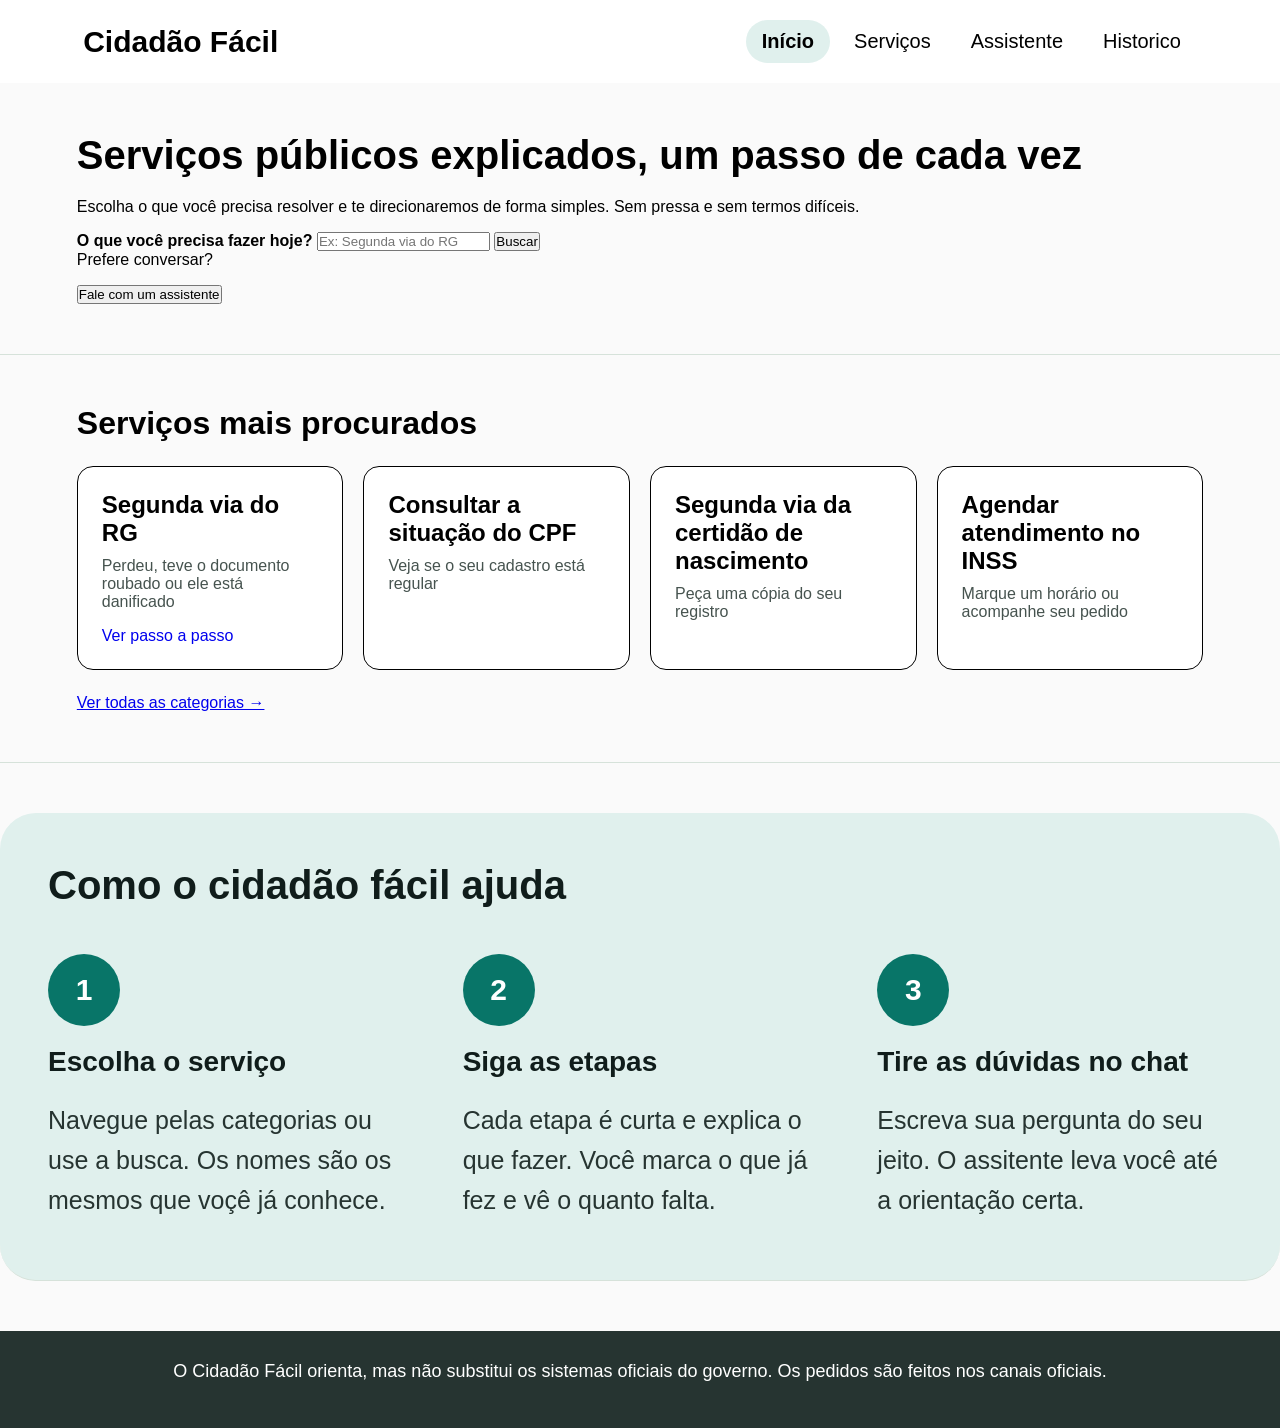
==== index.html @ 470d0048 "Add: cria estrutura das páginas e esboço inicial css" ====
<!DOCTYPE html>
<html lang="pt-br">
<head>
    <meta charset="UTF-8">
    <meta name="viewport" content="width=device-width, initial-scale=1.0">
    <link rel="stylesheet" href="CSS/style.css">
    <title>Cidadão Fácil</title>
</head>
<body>
    <header>
        <a class="logo" href="index.html">Cidadão Fácil</a>   
        <nav>
            <ul>
                <!--Links de navegação para as demais páginas do projeto-->
                <li><a href="index.html" aria-current="page">Início</a></li>
                <li><a href="servicos.html">Serviços</a></li>
                <li><a href="assistente.html">Assistente</a></li>
                <li><a href="historico.html">Historico</a></li>
            </ul>
        </nav>     
    </header>

    <main>
        <section class="apresentacao">
            <h1>Serviços públicos explicados, um passo de cada vez</h1>
            <p>Escolha o que você precisa resolver e te direcionaremos de forma simples. Sem pressa e sem termos difíceis.</p>
            <strong>O que você precisa fazer hoje?</strong>
            <input type="search" name="pesquisa" placeholder="Ex: Segunda via do RG">
            <button type="submit">Buscar</button>
            <p>Prefere conversar?</p>
            <button>Fale com um assistente</button>
        </section>        

        <section>
            <h2>Serviços mais procurados</h2>
            <ul class="blocos">
                <li>
                    <h3>Segunda via do RG</h3>
                    <p>Perdeu, teve o documento roubado ou ele está danificado</p>
                    <a href="#">Ver passo a passo</a>
                </li>
                <li>
                    <h3>Consultar a situação do CPF</h3>
                    <p>Veja se o seu cadastro está regular</p>
                </li>
                <li>
                    <h3>Segunda via da certidão de nascimento</h3>
                    <p>Peça uma cópia do seu registro</p>
                </li>
                <li>
                    <h3>Agendar atendimento no INSS</h3>
                    <p>Marque um horário ou acompanhe seu pedido</p>
                </li>
            </ul>
            <a href="#">Ver todas as categorias →</a>
        </section>

        <section class="resumo">
            <h2>Como o cidadão fácil ajuda</h2>
            <ul>
                <li>
                    <p class="numero">1</p>
                    <h3>Escolha o serviço</h3>
                    <p>Navegue pelas categorias ou use a busca. Os nomes são os mesmos que voçê já conhece.</p>
                </li>
                <li>
                    <p class="numero">2</p>
                    <h3>Siga as etapas</h3>
                    <p>Cada etapa é curta e explica o que fazer. Você marca o que já fez e vê o quanto falta.</p>
                </li>
                <li>
                    <p class="numero">3</p>
                    <h3>Tire as dúvidas no chat</h3>
                    <p>Escreva sua pergunta do seu jeito. O assitente leva você até a orientação certa.</p>
                </li>
            </ul>
        </section>
    </main>

    <footer>
        <!-- Footer utilizado em todas as páginas-->
            <p>O Cidadão Fácil orienta, mas não substitui os sistemas oficiais do governo. Os pedidos são feitos nos canais oficiais.</p>
    </footer>
</body>
</html>
---- CSS/style.css ----
* {
    margin: 0;
    padding: 0;
    box-sizing: border-box;
}

body {
    font-family: Arial, Helvetica, sans-serif;
    color: #000000;
    font-size: 16px;
    background-color: #FAFAFA;
}

h1, h2, h3 {
    margin-bottom: 20px;
}

a, p, li {
    overflow-wrap: break-word;
}

h1 {
    font-size: 40px;
}

h2 {
    font-size: 32px;
}

h3 {
    font-size: 24px;
}

p {
    margin-bottom: 16px;
}

header {
    display: flex;
    flex-wrap: wrap;
    justify-content: space-between;
    align-items: center;
    gap: 20px;
    padding: 20px 6.5%;
    background-color: #ffffff;
}

.logo {
    font-size: 30px;
    font-weight: bold;
    text-decoration: none;
    color: #000000;
    padding-left: 0;
}

nav ul {
    display: flex;
    flex-wrap: wrap;
    gap: 8px;
    list-style: none;
}

nav a {
    display: block;
    padding: 10px 16px;
    border-radius: 30px;
    text-decoration: none;
    color: #000000;
    font-size: 20px;
}

nav a:hover {
    background-color: #e0f0ed;
}

/* Página atual no menu */
nav a[aria-current="page"] {
    background-color: #e0f0ed;
    font-weight: bold;
}

main {
    max-width: 1440px;
    margin: 0 auto;
}

section {
    padding: 50px 6%;
    border-bottom: 1px solid #d6e2da;
}

section ul {
    padding-left: 22px;
    margin-bottom: 20px;
}

section li {
    margin-bottom: 10px;
}

article {
    margin-top: 24px;
    padding-top: 24px;
    border-top: 1px solid #d6e2da;
}

.container {
    background-color: #064b33;
    color: #ffffff;
    text-align: center;
}

.blocos {
    display: grid;
    grid-template-columns: repeat(4, minmax(0, 1fr));
    gap: 20px;
    width: 100%;
    padding: 0;
    margin: 24px 0;
    list-style: none;
}

.blocos li {
    width: auto;
    max-width: 100%;
    min-width: 0;
    margin: 0;
    padding: 24px;
    border-radius: 16px;
    background-color: #ffffff;
    border-color: #000000;
    border-style: solid;
    border-width: 1px;
}

.blocos a {
    text-decoration: none;
}

.resumo {
    background-color: #e0f0ed;
    padding: 50px 48px;
    border-radius: 36px;
    width: 100%;
    box-sizing: border-box;
    margin: 50px 0;
}

.resumo h2 {
    font-size: 40px;
    font-weight: 700;
    color: #101d1b;
    margin: 0 0 46px;
}

.resumo ul {
    display: grid;
    grid-template-columns: repeat(3, 1fr);
    gap: 60px;

    list-style: none;
    padding: 0;
    margin: 0;
}

.resumo li {
    display: flex;
    flex-direction: column;
    align-items: flex-start;
}

/* Círculos numerados */
.resumo .numero {
    background-color: #087568;
    color: white;

    width: 72px;
    height: 72px;
    border-radius: 50%;

    display: flex;
    align-items: center;
    justify-content: center;

    font-size: 30px;
    font-weight: bold;

    margin: 0 0 20px;
}

/* Título */
.resumo h3 {
    font-size: 28px;
    font-weight: 700;
    color: #101d1b;
    margin: 0 0 22px;
}

/* Descrições */
.resumo li p {
    font-size: 25px;
    line-height: 1.6;
    color: #263431;
    margin: 0;
}

footer {
    padding: 30px 6%;
    text-align: center;
    font-size: 18px;
    background-color: #263431;
    color: #ffffff;
}


/* ==========================================================
   Componentes das demais telas
   ========================================================== */

/* Migalhas de pão: Início > Serviços > Documentos pessoais */
.migalhas ol {
    display: flex;
    flex-wrap: wrap;
    gap: 8px;
    list-style: none;
    padding: 0;
    margin: 0 0 24px;
    font-size: 18px;
}

.migalhas li {
    margin: 0;
}

.migalhas li + li::before {
    content: "›";
    margin-right: 8px;
}

/* Subtítulo logo abaixo do h1 */
.subtitulo {
    font-size: 22px;
    color: #46534f;
    max-width: 760px;
}

/* Botões */
.botao {
    display: inline-block;
    min-height: 56px;
    padding: 16px 32px;
    border: 2px solid #064b33;
    border-radius: 12px;
    background-color: #064b33;
    color: #ffffff;
    font-family: inherit;
    font-size: 20px;
    font-weight: bold;
    text-align: center;
    text-decoration: none;
    cursor: pointer;
}

.botao:hover {
    background-color: #087568;
    border-color: #087568;
}

.botao-secundario {
    background-color: #ffffff;
    color: #064b33;
}

.botao-secundario:hover {
    background-color: #e0f0ed;
    border-color: #064b33;
}

.botao-perigo {
    background-color: #ffffff;
    border-color: #9b2c2c;
    color: #9b2c2c;
}

.botao-perigo:hover {
    background-color: #9b2c2c;
    border-color: #9b2c2c;
    color: #ffffff;
}

/* Formulários e busca */
form {
    display: flex;
    flex-direction: column;
    gap: 8px;
    max-width: 640px;
}

label {
    font-size: 20px;
    font-weight: bold;
}

input[type="text"] {
    width: 100%;
    min-height: 56px;
    padding: 0 16px;
    border: 2px solid #6b7b76;
    border-radius: 12px;
    background-color: #ffffff;
    font-family: inherit;
    font-size: 20px;
}

.busca {
    display: flex;
    flex-direction: row;
    flex-wrap: wrap;
    gap: 12px;
}

.busca input {
    flex: 1 1 280px;
    min-width: 0;
}

input[type="checkbox"] {
    width: 28px;
    height: 28px;
    accent-color: #064b33;
}

.opcao {
    display: flex;
    flex-direction: row;
    align-items: flex-start;
    gap: 14px;
    margin-bottom: 16px;
}

.opcao label {
    font-size: 19px;
    font-weight: normal;
}

/* Variações dos blocos (3 colunas nas categorias, 1 coluna na lista) */
.blocos-3 {
    grid-template-columns: repeat(3, minmax(0, 1fr));
}

.blocos-lista {
    grid-template-columns: minmax(0, 1fr);
}

.blocos li:hover {
    background-color: #e0f0ed;
}

.blocos h3 {
    font-size: 24px;
    margin-bottom: 10px;
}

.blocos p {
    color: #46534f;
}

.blocos .acao {
    font-weight: bold;
    color: #064b33;
}

/* Layout com menu lateral (lista de serviços) */
.com-lateral {
    display: grid;
    grid-template-columns: 260px minmax(0, 1fr);
    gap: 40px;
    align-items: start;
}

.lateral ul {
    display: flex;
    flex-direction: column;
    gap: 6px;
    list-style: none;
    padding: 0;
}

.lateral a {
    display: block;
    padding: 12px 16px;
    border-radius: 10px;
    font-size: 19px;
    color: #000000;
    text-decoration: none;
}

.lateral a:hover {
    background-color: #e0f0ed;
}

.lateral a[aria-current="page"] {
    background-color: #e0f0ed;
    font-weight: bold;
}

/* Resumo do serviço: onde fazer, como é feito, custo */
.info {
    display: grid;
    grid-template-columns: repeat(3, minmax(0, 1fr));
    gap: 20px;
    list-style: none;
    padding: 0;
    margin: 24px 0;
}

.info li {
    margin: 0;
    padding: 22px;
    border: 1px solid #d6e2da;
    border-radius: 16px;
    background-color: #ffffff;
}

.info strong {
    display: block;
    margin-bottom: 6px;
    font-size: 17px;
    color: #46534f;
}

/* Etapas do passo a passo */
.etapas {
    list-style: none;
    padding: 0;
    margin: 24px 0;
    display: flex;
    flex-direction: column;
    gap: 16px;
}

.etapas li {
    margin: 0;
    padding: 20px 24px;
    border: 2px solid #d6e2da;
    border-radius: 16px;
    background-color: #ffffff;
}

.etapas h3 {
    font-size: 22px;
    margin-bottom: 8px;
}

.etapas .estado {
    font-size: 17px;
    color: #46534f;
}

.etapas .aberta {
    border-color: #064b33;
}

.etapas .concluida {
    background-color: #e0f0ed;
}

.etapas .concluida h3::before {
    content: "✓ ";
    color: #064b33;
}

/* Barra de progresso */
.progresso {
    width: 100%;
    height: 16px;
    margin: 12px 0 16px;
    border-radius: 8px;
    background-color: #e0f0ed;
    overflow: hidden;
}

.progresso div {
    height: 100%;
    border-radius: 8px;
    background-color: #064b33;
}

.porcentagem {
    font-size: 48px;
    font-weight: bold;
    color: #064b33;
}

/* Chatbot */
.chat {
    max-width: 800px;
    border: 1px solid #d6e2da;
    border-radius: 20px;
    background-color: #ffffff;
    overflow: hidden;
}

.mensagens {
    display: flex;
    flex-direction: column;
    gap: 16px;
    height: 500px;
    padding: 24px;
    overflow-y: auto;
    background-color: #FAFAFA;
}

.mensagem {
    max-width: 85%;
    margin: 0;
    padding: 14px 18px;
    font-size: 19px;
    line-height: 1.45;
}

.mensagem-usuario {
    align-self: flex-end;
    background-color: #064b33;
    color: #ffffff;
    border-radius: 18px 18px 4px 18px;
}

.mensagem-bot {
    align-self: flex-start;
    background-color: #ffffff;
    border: 2px solid #d6e2da;
    border-radius: 18px 18px 18px 4px;
}

.assunto {
    display: inline-block;
    padding: 4px 12px;
    border-radius: 999px;
    background-color: #e0f0ed;
    font-size: 16px;
}

.chat form {
    max-width: none;
    padding: 20px 24px 24px;
    border-top: 1px solid #d6e2da;
}

.sugestoes {
    display: flex;
    flex-wrap: wrap;
    gap: 12px;
    list-style: none;
    padding: 0;
    margin: 16px 0;
}

.sugestoes li {
    margin: 0;
}

.sugestoes button {
    min-height: 48px;
    padding: 10px 18px;
    border: 2px solid #064b33;
    border-radius: 12px;
    background-color: #ffffff;
    color: #064b33;
    font-family: inherit;
    font-size: 19px;
    font-weight: bold;
    cursor: pointer;
}

.sugestoes button:hover {
    background-color: #e0f0ed;
}

/* Histórico */
.historico {
    list-style: none;
    padding: 0;
    display: flex;
    flex-direction: column;
    gap: 16px;
}

.historico li {
    display: flex;
    flex-wrap: wrap;
    align-items: center;
    justify-content: space-between;
    gap: 12px 24px;
    margin: 0;
    padding: 22px 24px;
    border: 1px solid #d6e2da;
    border-radius: 16px;
    background-color: #ffffff;
}

.data {
    font-size: 17px;
    color: #46534f;
}

/* Avisos, estado vazio e confirmação */
.aviso {
    padding: 20px 24px;
    border-radius: 16px;
    background-color: #e0f0ed;
    font-size: 19px;
}

.vazio {
    padding: 40px 32px;
    border: 2px dashed #6b7b76;
    border-radius: 20px;
    background-color: #ffffff;
}

.confirmacao {
    max-width: 560px;
    padding: 24px;
    border: 2px solid #9b2c2c;
    border-radius: 16px;
    background-color: #ffffff;
}

.acoes {
    display: flex;
    flex-wrap: wrap;
    gap: 12px;
}


/* ==========================================================
   Responsivo
   ========================================================== */

@media (max-width: 1000px) {
    .blocos,
    .blocos-3 {
        grid-template-columns: repeat(2, minmax(0, 1fr));
    }

    .resumo ul {
        grid-template-columns: 1fr;
        gap: 32px;
    }

    .info {
        grid-template-columns: 1fr;
    }

    .com-lateral {
        grid-template-columns: 1fr;
        gap: 24px;
    }
}

@media (max-width: 640px) {
    h1 {
        font-size: 32px;
    }

    h2 {
        font-size: 26px;
    }

    .blocos,
    .blocos-3 {
        grid-template-columns: 1fr;
    }

    .resumo {
        padding: 32px 20px;
        border-radius: 24px;
    }

    .resumo h2 {
        font-size: 30px;
        margin-bottom: 28px;
    }

    .resumo li p {
        font-size: 20px;
    }

    .mensagens {
        height: 420px;
        padding: 16px;
    }

    .mensagem {
        max-width: 95%;
    }

    .botao {
        width: 100%;
    }
}

@media (prefers-reduced-motion: reduce) {
    * {
        transition: none !important;
    }
}
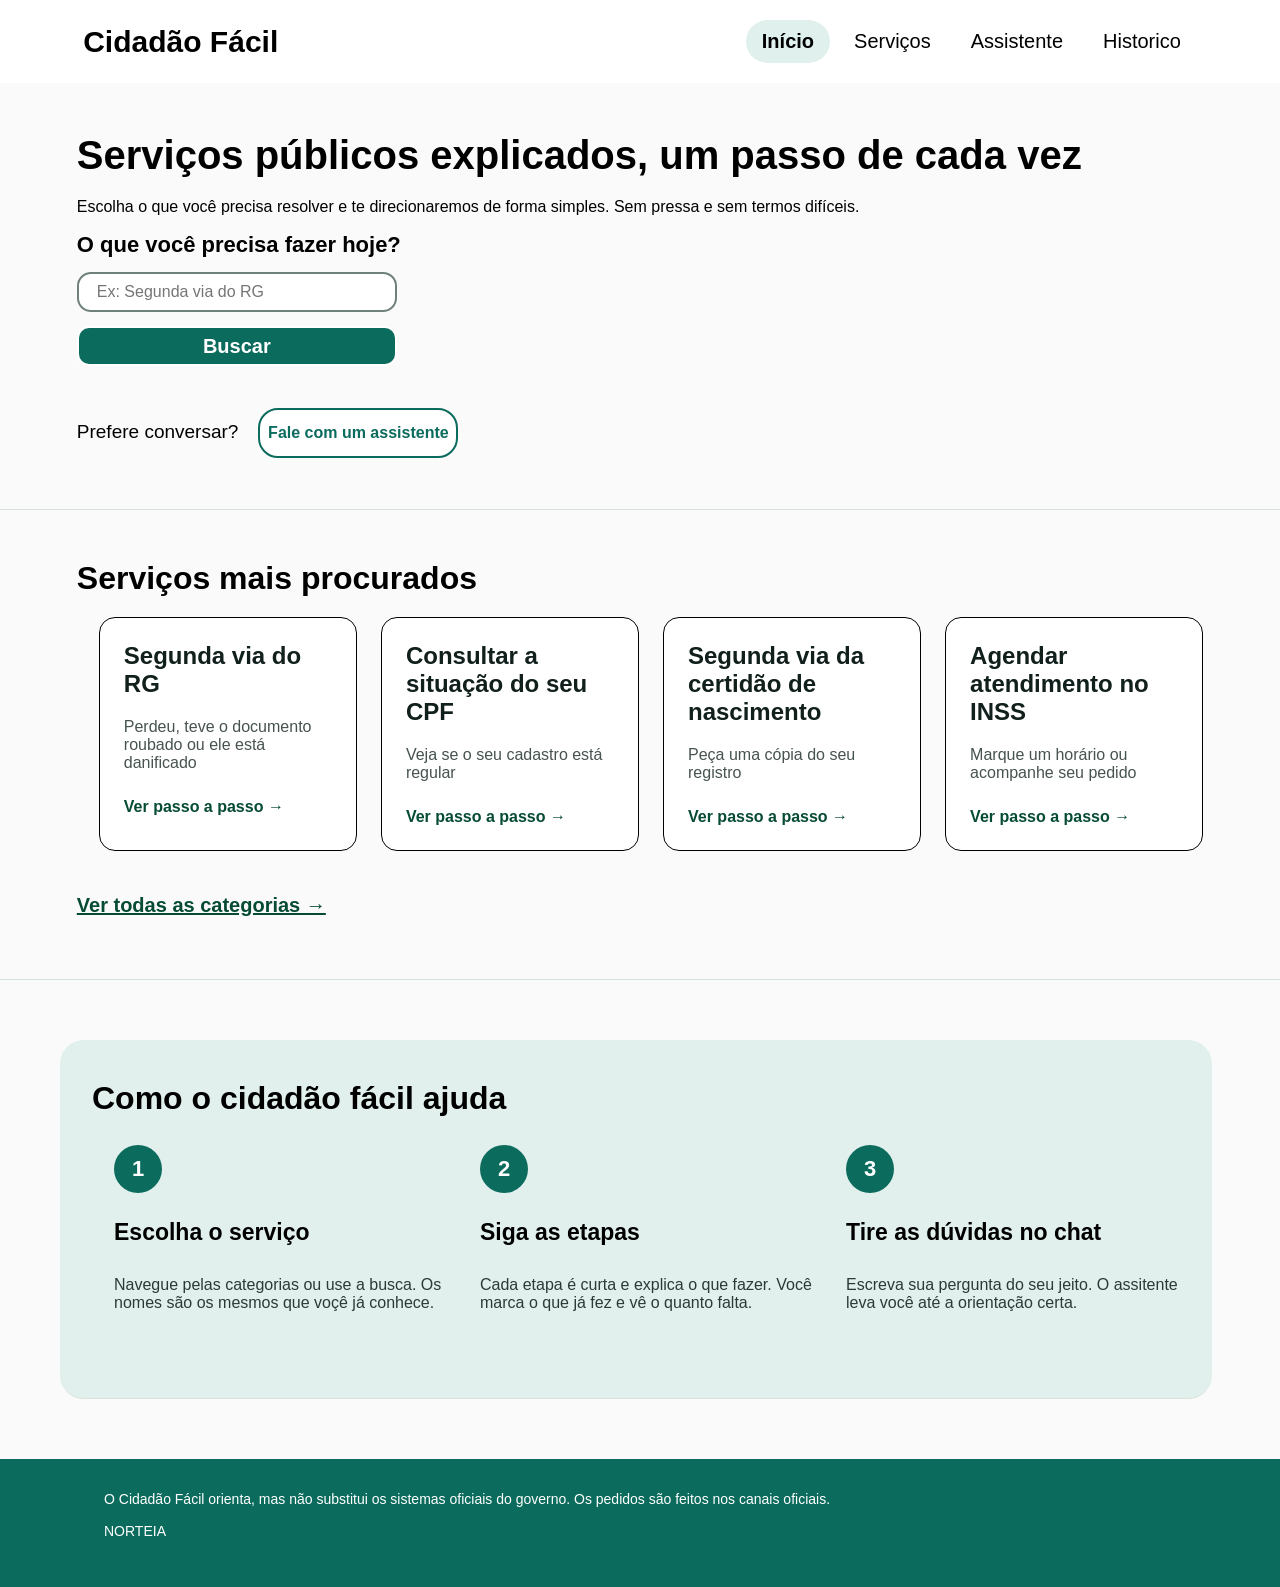
==== commit d02019ff: "Fix: correção de CSS geral e enriquecimento das páginas" ====
--- a/index.html
+++ b/index.html
@@ -22,13 +22,21 @@
 
     <main>
         <section class="apresentacao">
-            <h1>Serviços públicos explicados, um passo de cada vez</h1>
-            <p>Escolha o que você precisa resolver e te direcionaremos de forma simples. Sem pressa e sem termos difíceis.</p>
-            <strong>O que você precisa fazer hoje?</strong>
-            <input type="search" name="pesquisa" placeholder="Ex: Segunda via do RG">
-            <button type="submit">Buscar</button>
-            <p>Prefere conversar?</p>
-            <button>Fale com um assistente</button>
+            <div class="apresentacao-texto">
+                <h1>Serviços públicos explicados, um passo de cada vez</h1>
+                <p>Escolha o que você precisa resolver e te direcionaremos de forma simples. Sem pressa e sem termos difíceis.</p>
+                <form class="busca">
+                    <label for="pesquisa">O que você precisa fazer hoje?</label>
+                    <div class="busca-input">
+                        <input type="search" name="pesquisa" placeholder="Ex: Segunda via do RG">
+                    </div>
+                    <button type="submit" class="botao">Buscar</button>
+                </form>
+            </div>
+            <div class="conversar-assistente">
+                <p>Prefere conversar?</p>
+                <button class="botao-secundario">Fale com um assistente</button>
+            </div>
         </section>        
 
         <section>
@@ -37,22 +45,25 @@
                 <li>
                     <h3>Segunda via do RG</h3>
                     <p>Perdeu, teve o documento roubado ou ele está danificado</p>
-                    <a href="#">Ver passo a passo</a>
+                    <a href="#" class="link">Ver passo a passo →</a>
                 </li>
                 <li>
-                    <h3>Consultar a situação do CPF</h3>
+                    <h3>Consultar a situação do seu CPF</h3>
                     <p>Veja se o seu cadastro está regular</p>
+                    <a href="#" class="link">Ver passo a passo →</a>
                 </li>
                 <li>
                     <h3>Segunda via da certidão de nascimento</h3>
                     <p>Peça uma cópia do seu registro</p>
+                    <a href="#" class="link">Ver passo a passo →</a>
                 </li>
                 <li>
                     <h3>Agendar atendimento no INSS</h3>
                     <p>Marque um horário ou acompanhe seu pedido</p>
+                    <a href="#" class="link">Ver passo a passo →</a>
                 </li>
             </ul>
-            <a href="#">Ver todas as categorias →</a>
+            <a href="#" class="categorias">Ver todas as categorias →</a>
         </section>
 
         <section class="resumo">
@@ -80,6 +91,7 @@
     <footer>
         <!-- Footer utilizado em todas as páginas-->
             <p>O Cidadão Fácil orienta, mas não substitui os sistemas oficiais do governo. Os pedidos são feitos nos canais oficiais.</p>
+            <p>NORTEIA</p>
     </footer>
 </body>
 </html>
--- a/CSS/style.css
+++ b/CSS/style.css
@@ -1,3 +1,4 @@
+/*Estilo geral das páginas*/
 * {
     margin: 0;
     padding: 0;
@@ -45,6 +46,7 @@
     background-color: #ffffff;
 }
 
+/*estilo da logo e navegação da página*/
 .logo {
     font-size: 30px;
     font-weight: bold;
@@ -73,7 +75,7 @@
     background-color: #e0f0ed;
 }
 
-/* Página atual no menu */
+/* Página atual na navegação */
 nav a[aria-current="page"] {
     background-color: #e0f0ed;
     font-weight: bold;
@@ -104,252 +106,110 @@
     border-top: 1px solid #d6e2da;
 }
 
-.container {
-    background-color: #064b33;
+/*Apresentação da página inicial*/
+.apresentacao {
+    display: flex;
+    flex-wrap: wrap;
+    align-items: center;
+    gap: 40px;
+}
+
+/*Campo de busca de serviços*/
+.busca {
+  display: flex;
+  flex-direction: column;
+  gap: 14px;
+}
+
+.busca label {
+  font-size: 22px;
+  font-weight: bold;
+}
+
+.busca-input {
+  display: flex;
+  align-items: center;
+  gap: 14px;
+}
+
+.busca-input input {
+  width: 320px;
+  height: 40px;
+  padding: 0 18px;
+  font-size: 16px;
+  border: 2px solid #6f817d;
+  border-radius: 14px;
+  box-sizing: border-box;
+  outline: none;
+}
+
+.botao {
+    display: inline-flex;
+    align-items: center;
+    justify-content: center;
+    width: 320px;
+    height: 40px;
+    padding: 0 32px;
+    border: 2px solid;
+    border-radius: 12px;
+    background-color: #0B6B5D;
     color: #ffffff;
-    text-align: center;
-}
-
+    font-family: inherit;
+    font-size: 20px;
+    font-weight: bold;
+    text-decoration: none;
+}
+
+.conversar-assistente {
+    display: flex;
+    flex-wrap: wrap;
+    align-items: center;
+    gap: 12px 20px;
+}
+
+.conversar-assistente p {
+    margin-top: 15px;
+    font-size: 19px;
+    color: #000000;
+}
+
+.botao-secundario {
+    border: 2px solid #0B6B5D;
+    border-radius: 20px;
+    width: 200px;
+    height: 50px;
+    background-color: #ffffff;
+    color: #0B6B5D;
+    font-size: 16px;
+    font-weight: bold;
+}
+
+/*estilo de blocos dos serviços mais procurados*/
 .blocos {
     display: grid;
     grid-template-columns: repeat(4, minmax(0, 1fr));
-    gap: 20px;
-    width: 100%;
-    padding: 0;
-    margin: 24px 0;
-    list-style: none;
+    gap: 24px;
 }
 
 .blocos li {
-    width: auto;
-    max-width: 100%;
+    position: relative;
+    display: flex;
+    flex-direction: column;
+    gap: 10px;
     min-width: 0;
-    margin: 0;
     padding: 24px;
+    border: 1px solid;
     border-radius: 16px;
     background-color: #ffffff;
-    border-color: #000000;
-    border-style: solid;
-    border-width: 1px;
+}
+
+.blocos li:hover {
+    border-color: #263431;
+    border: 2px solid;
 }
 
 .blocos a {
     text-decoration: none;
-}
-
-.resumo {
-    background-color: #e0f0ed;
-    padding: 50px 48px;
-    border-radius: 36px;
-    width: 100%;
-    box-sizing: border-box;
-    margin: 50px 0;
-}
-
-.resumo h2 {
-    font-size: 40px;
-    font-weight: 700;
-    color: #101d1b;
-    margin: 0 0 46px;
-}
-
-.resumo ul {
-    display: grid;
-    grid-template-columns: repeat(3, 1fr);
-    gap: 60px;
-
-    list-style: none;
-    padding: 0;
-    margin: 0;
-}
-
-.resumo li {
-    display: flex;
-    flex-direction: column;
-    align-items: flex-start;
-}
-
-/* Círculos numerados */
-.resumo .numero {
-    background-color: #087568;
-    color: white;
-
-    width: 72px;
-    height: 72px;
-    border-radius: 50%;
-
-    display: flex;
-    align-items: center;
-    justify-content: center;
-
-    font-size: 30px;
-    font-weight: bold;
-
-    margin: 0 0 20px;
-}
-
-/* Título */
-.resumo h3 {
-    font-size: 28px;
-    font-weight: 700;
-    color: #101d1b;
-    margin: 0 0 22px;
-}
-
-/* Descrições */
-.resumo li p {
-    font-size: 25px;
-    line-height: 1.6;
-    color: #263431;
-    margin: 0;
-}
-
-footer {
-    padding: 30px 6%;
-    text-align: center;
-    font-size: 18px;
-    background-color: #263431;
-    color: #ffffff;
-}
-
-
-/* ==========================================================
-   Componentes das demais telas
-   ========================================================== */
-
-/* Migalhas de pão: Início > Serviços > Documentos pessoais */
-.migalhas ol {
-    display: flex;
-    flex-wrap: wrap;
-    gap: 8px;
-    list-style: none;
-    padding: 0;
-    margin: 0 0 24px;
-    font-size: 18px;
-}
-
-.migalhas li {
-    margin: 0;
-}
-
-.migalhas li + li::before {
-    content: "›";
-    margin-right: 8px;
-}
-
-/* Subtítulo logo abaixo do h1 */
-.subtitulo {
-    font-size: 22px;
-    color: #46534f;
-    max-width: 760px;
-}
-
-/* Botões */
-.botao {
-    display: inline-block;
-    min-height: 56px;
-    padding: 16px 32px;
-    border: 2px solid #064b33;
-    border-radius: 12px;
-    background-color: #064b33;
-    color: #ffffff;
-    font-family: inherit;
-    font-size: 20px;
-    font-weight: bold;
-    text-align: center;
-    text-decoration: none;
-    cursor: pointer;
-}
-
-.botao:hover {
-    background-color: #087568;
-    border-color: #087568;
-}
-
-.botao-secundario {
-    background-color: #ffffff;
-    color: #064b33;
-}
-
-.botao-secundario:hover {
-    background-color: #e0f0ed;
-    border-color: #064b33;
-}
-
-.botao-perigo {
-    background-color: #ffffff;
-    border-color: #9b2c2c;
-    color: #9b2c2c;
-}
-
-.botao-perigo:hover {
-    background-color: #9b2c2c;
-    border-color: #9b2c2c;
-    color: #ffffff;
-}
-
-/* Formulários e busca */
-form {
-    display: flex;
-    flex-direction: column;
-    gap: 8px;
-    max-width: 640px;
-}
-
-label {
-    font-size: 20px;
-    font-weight: bold;
-}
-
-input[type="text"] {
-    width: 100%;
-    min-height: 56px;
-    padding: 0 16px;
-    border: 2px solid #6b7b76;
-    border-radius: 12px;
-    background-color: #ffffff;
-    font-family: inherit;
-    font-size: 20px;
-}
-
-.busca {
-    display: flex;
-    flex-direction: row;
-    flex-wrap: wrap;
-    gap: 12px;
-}
-
-.busca input {
-    flex: 1 1 280px;
-    min-width: 0;
-}
-
-input[type="checkbox"] {
-    width: 28px;
-    height: 28px;
-    accent-color: #064b33;
-}
-
-.opcao {
-    display: flex;
-    flex-direction: row;
-    align-items: flex-start;
-    gap: 14px;
-    margin-bottom: 16px;
-}
-
-.opcao label {
-    font-size: 19px;
-    font-weight: normal;
-}
-
-/* Variações dos blocos (3 colunas nas categorias, 1 coluna na lista) */
-.blocos-3 {
-    grid-template-columns: repeat(3, minmax(0, 1fr));
-}
-
-.blocos-lista {
-    grid-template-columns: minmax(0, 1fr);
 }
 
 .blocos li:hover {
@@ -359,350 +219,129 @@
 .blocos h3 {
     font-size: 24px;
     margin-bottom: 10px;
+    color: #11201C;
 }
 
 .blocos p {
     color: #46534f;
 }
 
-.blocos .acao {
+.blocos .link {
     font-weight: bold;
     color: #064b33;
 }
 
-/* Layout com menu lateral (lista de serviços) */
-.com-lateral {
-    display: grid;
-    grid-template-columns: 260px minmax(0, 1fr);
-    gap: 40px;
-    align-items: start;
-}
-
-.lateral ul {
-    display: flex;
-    flex-direction: column;
-    gap: 6px;
-    list-style: none;
-    padding: 0;
-}
-
-.lateral a {
-    display: block;
-    padding: 12px 16px;
-    border-radius: 10px;
-    font-size: 19px;
-    color: #000000;
-    text-decoration: none;
-}
-
-.lateral a:hover {
-    background-color: #e0f0ed;
-}
-
-.lateral a[aria-current="page"] {
-    background-color: #e0f0ed;
-    font-weight: bold;
-}
-
-/* Resumo do serviço: onde fazer, como é feito, custo */
-.info {
+/*Link para os serviços disponíveis na plataforma*/
+.categorias {
+    display: inline-flex;
+    align-items: center;
+    min-height: 48px;
+    font-size: 20px;
+    font-weight: bold;
+    color: #064b33;
+}
+
+/*Resumo explicativo de como usar a plataforma*/
+.resumo {
+    width: 90%;
+    padding: 40px 32px;
+    border-radius: 24px;
+    background-color: #E1F0EC;
+    margin: 60px;
+}
+
+.resumo ul {
     display: grid;
     grid-template-columns: repeat(3, minmax(0, 1fr));
-    gap: 20px;
-    list-style: none;
-    padding: 0;
-    margin: 24px 0;
-}
-
-.info li {
-    margin: 0;
-    padding: 22px;
-    border: 1px solid #d6e2da;
-    border-radius: 16px;
-    background-color: #ffffff;
-}
-
-.info strong {
-    display: block;
-    margin-bottom: 6px;
-    font-size: 17px;
-    color: #46534f;
-}
-
-/* Etapas do passo a passo */
-.etapas {
-    list-style: none;
-    padding: 0;
-    margin: 24px 0;
+    gap: 32px;
+    margin-top: 28px;
+}
+
+.resumo li {
+    display: flex;
+    flex-direction: column;
+    gap: 10px;
+}
+
+.resumo .numero {
+    display: flex;
+    align-items: center;
+    justify-content: center;
+    width: 48px;
+    height: 48px;
+    border-radius: 50%;
+    background-color: #0B6B5D;
+    color: #ffffff;
+    font-size: 22px;
+    font-weight: bold;
+}
+
+.resumo h3 {
+    font-size: 23px;
+}
+
+.resumo li p {
+    color: #2B3A36;
+}
+
+/*Link para falar com atendente chatbot*/
+.atendimento {
+    display: flex;
+    flex-wrap: wrap;
+    align-items: center;
+    justify-content: space-between;
+    width: 90%;
+    padding: 40px 32px;
+    gap: 20px 32px;
+    border-radius: 20px;
+    background-color: #E1F0EC;
+    margin: 60px;
+}
+
+.atendimento p {
+    font-size: 14px;
+    color: #2B3A36;
+}
+
+.opcao {
+    padding: 28px;
+    border: 1px solid;
+    border-radius: 20px;
+    background-color: #E1F0EC;
+}
+
+.historico {
     display: flex;
     flex-direction: column;
     gap: 16px;
 }
 
-.etapas li {
-    margin: 0;
-    padding: 20px 24px;
-    border: 2px solid #d6e2da;
-    border-radius: 16px;
-    background-color: #ffffff;
-}
-
-.etapas h3 {
-    font-size: 22px;
-    margin-bottom: 8px;
-}
-
-.etapas .estado {
-    font-size: 17px;
-    color: #46534f;
-}
-
-.etapas .aberta {
-    border-color: #064b33;
-}
-
-.etapas .concluida {
-    background-color: #e0f0ed;
-}
-
-.etapas .concluida h3::before {
-    content: "✓ ";
-    color: #064b33;
-}
-
-/* Barra de progresso */
-.progresso {
-    width: 100%;
-    height: 16px;
-    margin: 12px 0 16px;
-    border-radius: 8px;
-    background-color: #e0f0ed;
-    overflow: hidden;
-}
-
-.progresso div {
-    height: 100%;
-    border-radius: 8px;
-    background-color: #064b33;
-}
-
-.porcentagem {
-    font-size: 48px;
-    font-weight: bold;
-    color: #064b33;
-}
-
-/* Chatbot */
-.chat {
-    max-width: 800px;
-    border: 1px solid #d6e2da;
-    border-radius: 20px;
-    background-color: #ffffff;
-    overflow: hidden;
-}
-
-.mensagens {
-    display: flex;
-    flex-direction: column;
-    gap: 16px;
-    height: 500px;
-    padding: 24px;
-    overflow-y: auto;
-    background-color: #FAFAFA;
-}
-
-.mensagem {
-    max-width: 85%;
-    margin: 0;
-    padding: 14px 18px;
-    font-size: 19px;
-    line-height: 1.45;
-}
-
-.mensagem-usuario {
-    align-self: flex-end;
-    background-color: #064b33;
-    color: #ffffff;
-    border-radius: 18px 18px 4px 18px;
-}
-
-.mensagem-bot {
-    align-self: flex-start;
-    background-color: #ffffff;
-    border: 2px solid #d6e2da;
-    border-radius: 18px 18px 18px 4px;
-}
-
-.assunto {
-    display: inline-block;
-    padding: 4px 12px;
-    border-radius: 999px;
-    background-color: #e0f0ed;
-    font-size: 16px;
-}
-
-.chat form {
-    max-width: none;
-    padding: 20px 24px 24px;
-    border-top: 1px solid #d6e2da;
-}
-
-.sugestoes {
-    display: flex;
-    flex-wrap: wrap;
-    gap: 12px;
-    list-style: none;
-    padding: 0;
-    margin: 16px 0;
-}
-
-.sugestoes li {
-    margin: 0;
-}
-
-.sugestoes button {
-    min-height: 48px;
-    padding: 10px 18px;
-    border: 2px solid #064b33;
-    border-radius: 12px;
-    background-color: #ffffff;
-    color: #064b33;
-    font-family: inherit;
-    font-size: 19px;
-    font-weight: bold;
-    cursor: pointer;
-}
-
-.sugestoes button:hover {
-    background-color: #e0f0ed;
-}
-
-/* Histórico */
-.historico {
-    list-style: none;
-    padding: 0;
-    display: flex;
-    flex-direction: column;
-    gap: 16px;
-}
-
 .historico li {
     display: flex;
     flex-wrap: wrap;
     align-items: center;
     justify-content: space-between;
     gap: 12px 24px;
-    margin: 0;
     padding: 22px 24px;
-    border: 1px solid #d6e2da;
+    border: 1px solid #000000;
     border-radius: 16px;
+    background-color: #F4F7F6;
+}
+
+.historico .botao {
+    min-height: 52px;
+    font-size: 19px;
+}
+
+.botao-apagar {
     background-color: #ffffff;
-}
-
-.data {
-    font-size: 17px;
-    color: #46534f;
-}
-
-/* Avisos, estado vazio e confirmação */
-.aviso {
-    padding: 20px 24px;
-    border-radius: 16px;
-    background-color: #e0f0ed;
-    font-size: 19px;
-}
-
-.vazio {
-    padding: 40px 32px;
-    border: 2px dashed #6b7b76;
-    border-radius: 20px;
-    background-color: #ffffff;
-}
-
-.confirmacao {
-    max-width: 560px;
-    padding: 24px;
-    border: 2px solid #9b2c2c;
-    border-radius: 16px;
-    background-color: #ffffff;
-}
-
-.acoes {
-    display: flex;
-    flex-wrap: wrap;
-    gap: 12px;
-}
-
-
-/* ==========================================================
-   Responsivo
-   ========================================================== */
-
-@media (max-width: 1000px) {
-    .blocos,
-    .blocos-3 {
-        grid-template-columns: repeat(2, minmax(0, 1fr));
-    }
-
-    .resumo ul {
-        grid-template-columns: 1fr;
-        gap: 32px;
-    }
-
-    .info {
-        grid-template-columns: 1fr;
-    }
-
-    .com-lateral {
-        grid-template-columns: 1fr;
-        gap: 24px;
-    }
-}
-
-@media (max-width: 640px) {
-    h1 {
-        font-size: 32px;
-    }
-
-    h2 {
-        font-size: 26px;
-    }
-
-    .blocos,
-    .blocos-3 {
-        grid-template-columns: 1fr;
-    }
-
-    .resumo {
-        padding: 32px 20px;
-        border-radius: 24px;
-    }
-
-    .resumo h2 {
-        font-size: 30px;
-        margin-bottom: 28px;
-    }
-
-    .resumo li p {
-        font-size: 20px;
-    }
-
-    .mensagens {
-        height: 420px;
-        padding: 16px;
-    }
-
-    .mensagem {
-        max-width: 95%;
-    }
-
-    .botao {
-        width: 100%;
-    }
-}
-
-@media (prefers-reduced-motion: reduce) {
-    * {
-        transition: none !important;
-    }
+    border-color: #A82420;
+    color: #A82420;
+}
+
+footer {
+    padding: 32px max(24px, calc((100% - 1120px) / 2 + 24px));
+    background-color: #0B6B5D;
+    color: #ffffff;
+    font-size: 14px;
 }
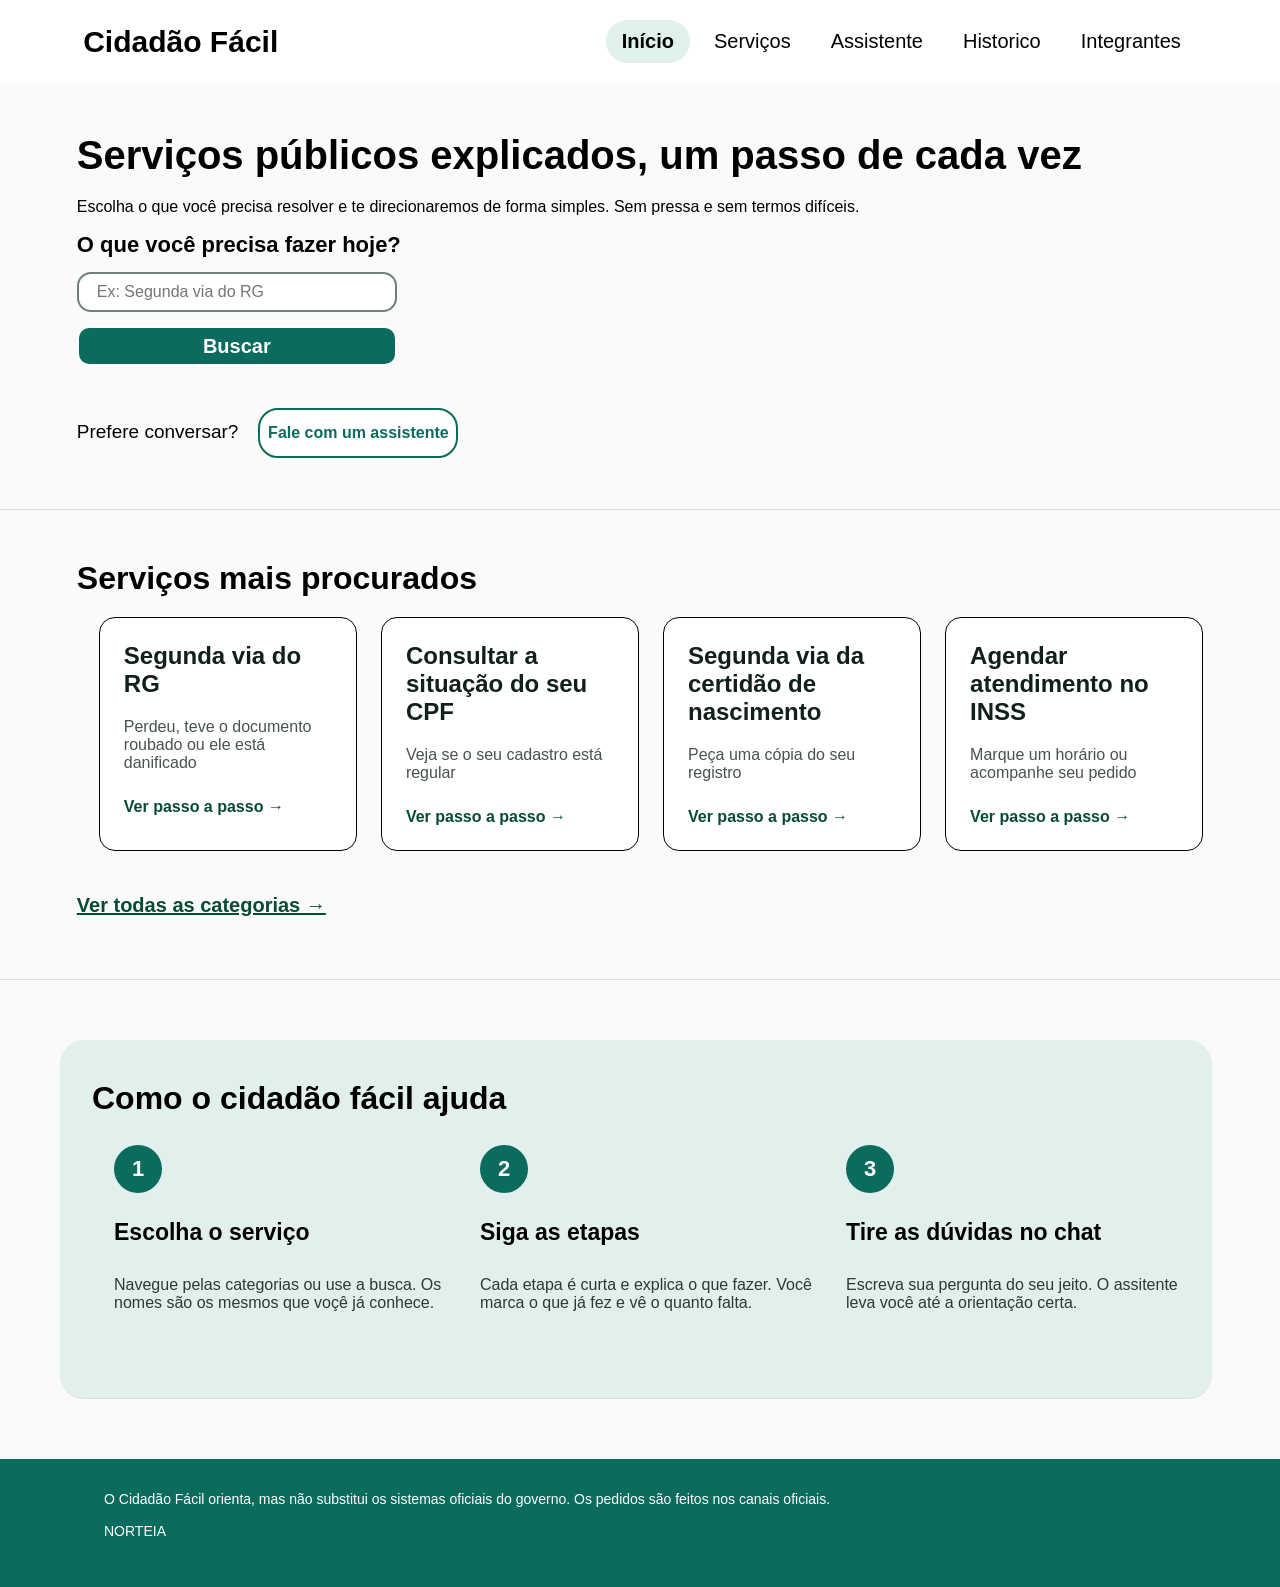
==== commit f75d8f4a: "Add link 'Integrantes' ao menu de navegação" ====
--- a/index.html
+++ b/index.html
@@ -16,6 +16,7 @@
                 <li><a href="servicos.html">Serviços</a></li>
                 <li><a href="assistente.html">Assistente</a></li>
                 <li><a href="historico.html">Historico</a></li>
+                <li><a href="integrantes.html">Integrantes</a></li>
             </ul>
         </nav>     
     </header>
@@ -94,4 +95,4 @@
             <p>NORTEIA</p>
     </footer>
 </body>
-</html>+</html>
--- a/CSS/style.css
+++ b/CSS/style.css
@@ -339,9 +339,103 @@
     color: #A82420;
 }
 
+/*Edição da página dos integrantes*/
+
+.apresentacao-equipe {
+    text-align: center;
+    padding: 64px 24px 64px;
+}
+
+.apresentacao-equipe h1 {
+    margin: 0 0 8px;
+}
+
+.apresentacao-equipe p {
+    margin: 0 auto;
+    max-width: 560px;
+    font-size: 18px;
+}
+
+.bloco-integrante {
+    list-style: none;
+    margin: 0;
+    padding: 0 20px;
+    display: flex;
+    justify-content: center;
+    flex-wrap: wrap;
+    gap: 10px;
+}
+.bloco-integrante li {
+  width: 260px;
+  padding: 30px 20px;
+  background: #f3f5f4;
+  border-radius: 16px;
+  text-align: center;
+  transition: transform 0.2s, box-shadow 0.2s;
+}
+
+.bloco-integrante li:hover {
+    transform: scale(1.05);
+}
+ 
+.integrante {
+    display: flex;
+    align-items: center;
+    justify-content: center;
+    width: 90px;
+    height: 90px;
+    object-fit: cover;
+    margin: 0 auto 20px;
+    border-radius: 50%;
+    background-color: #25ce75;
+    color: #064b33;
+    font-size: 26px;
+    font-weight: bold;
+}
+ 
+.integrante-contato {
+    background-color: #064b33;
+    color: #ffffff;
+    text-align: center;
+}
+
+.secao-equipe {
+    padding: 0;
+    margin: 0;
+    max-width: none;
+}
+.equipe {
+    color: #11201C;
+    background-color: #E1F0EC;
+    width: 100%;
+    margin-left: calc(50% - 50%);
+    box-sizing: border-box;
+    text-align: center;
+    margin-top: 40px;
+}
+
+.apresentacao-projeto {
+    
+    flex-wrap: wrap;
+    align-items: center;
+    justify-content: space-between;
+    width: 90%;
+    padding: 40px 32px;
+    gap: 20px 32px;
+    border-radius: 20px;
+    background-color: #E1F0EC;
+    margin: 20px;
+}
+
+.apresentacao-projeto p {
+    font-size: 16px;
+    color: #2B3A36;
+    margin-bottom: 20px;
+}
+
 footer {
     padding: 32px max(24px, calc((100% - 1120px) / 2 + 24px));
     background-color: #0B6B5D;
     color: #ffffff;
     font-size: 14px;
-}+}
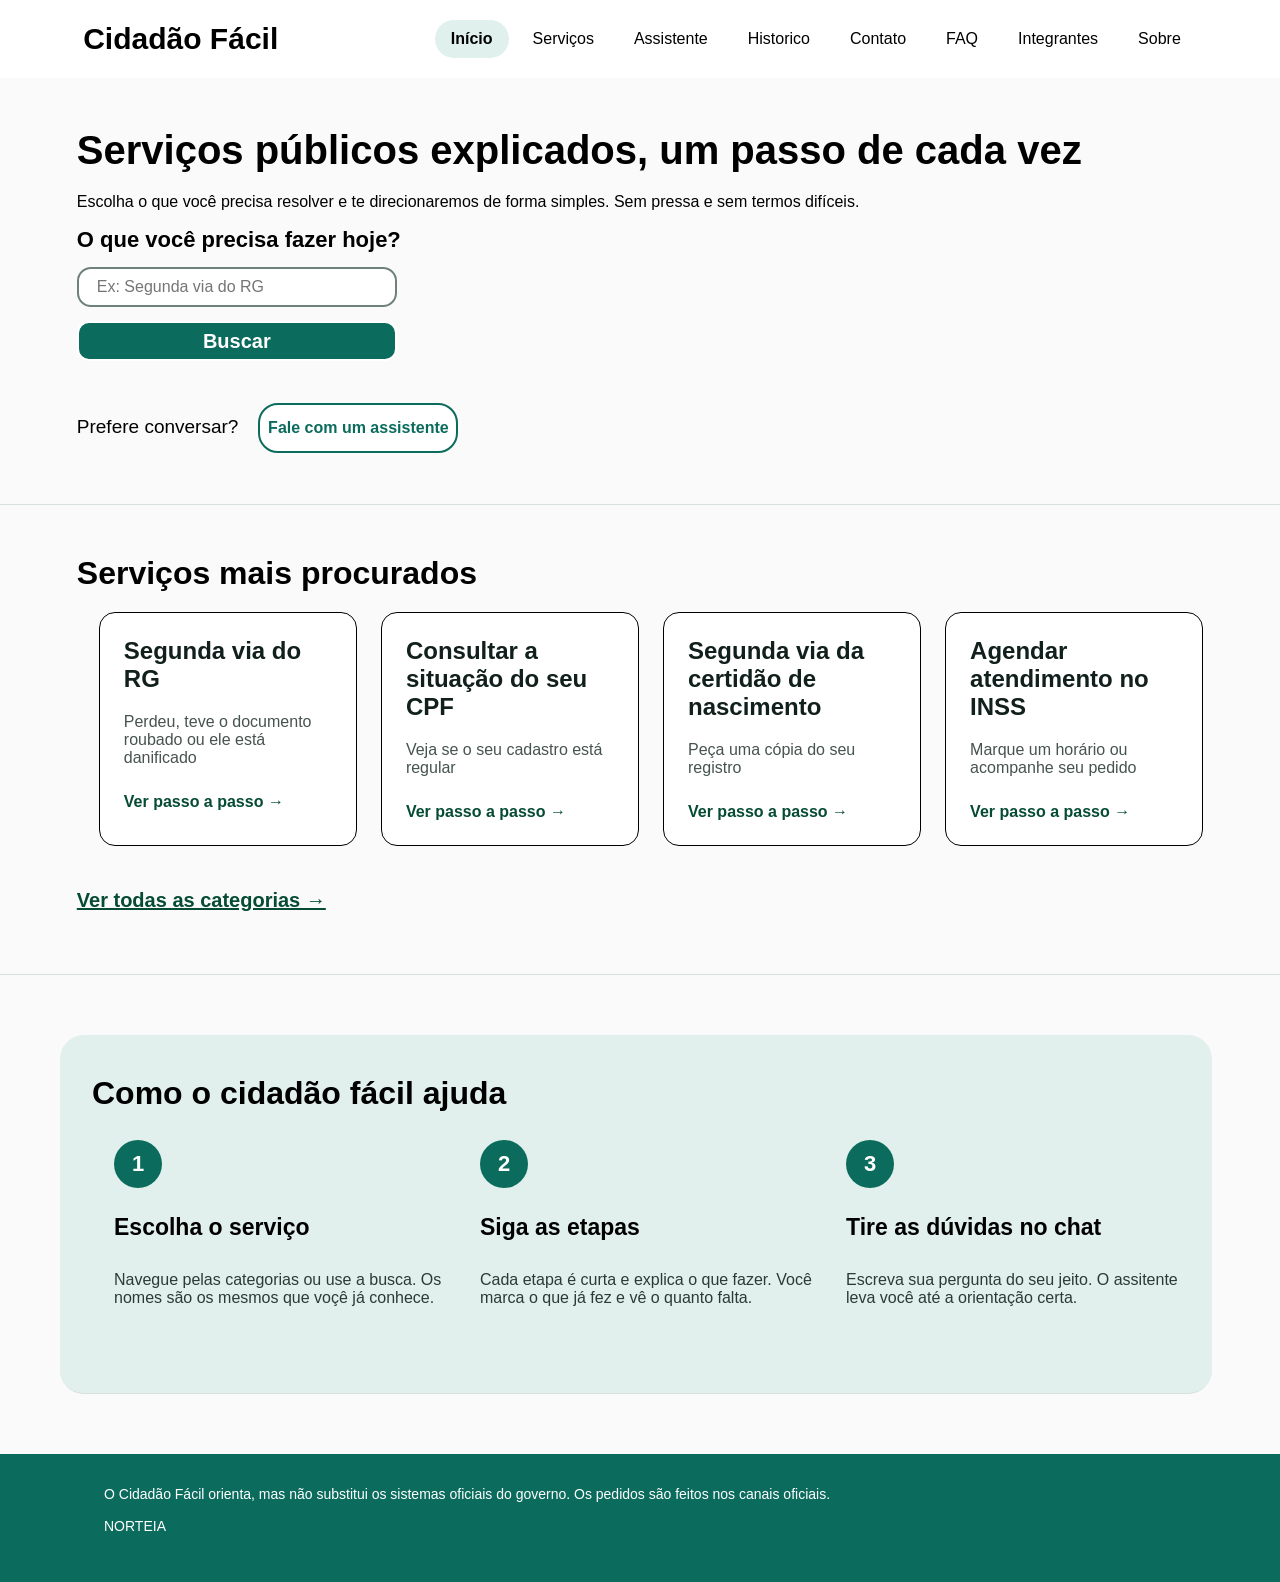
==== commit 6224858f: "Add links para 'Contato' e 'FAQ' a navegação" ====
--- a/index.html
+++ b/index.html
@@ -16,7 +16,10 @@
                 <li><a href="servicos.html">Serviços</a></li>
                 <li><a href="assistente.html">Assistente</a></li>
                 <li><a href="historico.html">Historico</a></li>
+                <li><a href="contato.html">Contato</a></li>
+                <li><a href="faq.html">FAQ</a></li>
                 <li><a href="integrantes.html">Integrantes</a></li>
+                <li><a href="sobre.html">Sobre</a></li>
             </ul>
         </nav>     
     </header>
--- a/CSS/style.css
+++ b/CSS/style.css
@@ -4,38 +4,30 @@
     padding: 0;
     box-sizing: border-box;
 }
-
 body {
     font-family: Arial, Helvetica, sans-serif;
     color: #000000;
     font-size: 16px;
     background-color: #FAFAFA;
 }
-
 h1, h2, h3 {
     margin-bottom: 20px;
 }
-
 a, p, li {
     overflow-wrap: break-word;
 }
-
 h1 {
     font-size: 40px;
 }
-
 h2 {
     font-size: 32px;
 }
-
 h3 {
     font-size: 24px;
 }
-
 p {
     margin-bottom: 16px;
 }
-
 header {
     display: flex;
     flex-wrap: wrap;
@@ -54,23 +46,20 @@
     color: #000000;
     padding-left: 0;
 }
-
 nav ul {
     display: flex;
     flex-wrap: wrap;
     gap: 8px;
     list-style: none;
 }
-
 nav a {
     display: block;
     padding: 10px 16px;
     border-radius: 30px;
     text-decoration: none;
     color: #000000;
-    font-size: 20px;
-}
-
+    font-size: 16px;
+}
 nav a:hover {
     background-color: #e0f0ed;
 }
@@ -80,26 +69,20 @@
     background-color: #e0f0ed;
     font-weight: bold;
 }
-
 main {
-    max-width: 1440px;
     margin: 0 auto;
 }
-
 section {
     padding: 50px 6%;
     border-bottom: 1px solid #d6e2da;
 }
-
 section ul {
     padding-left: 22px;
     margin-bottom: 20px;
 }
-
 section li {
     margin-bottom: 10px;
 }
-
 article {
     margin-top: 24px;
     padding-top: 24px;
@@ -113,25 +96,21 @@
     align-items: center;
     gap: 40px;
 }
-
 /*Campo de busca de serviços*/
 .busca {
   display: flex;
   flex-direction: column;
   gap: 14px;
 }
-
 .busca label {
   font-size: 22px;
   font-weight: bold;
 }
-
 .busca-input {
   display: flex;
   align-items: center;
   gap: 14px;
 }
-
 .busca-input input {
   width: 320px;
   height: 40px;
@@ -142,7 +121,6 @@
   box-sizing: border-box;
   outline: none;
 }
-
 .botao {
     display: inline-flex;
     align-items: center;
@@ -160,19 +138,43 @@
     text-decoration: none;
 }
 
+/*Página de etapas*/
+.apresentacao-etapas h1 {
+  font-size: 36px;
+  color: #14463c;
+  margin-bottom: 10px;
+}
+.apresentacao-etapas p {
+  font-size: 24px;
+  color: #333333;
+}
+.etapas {
+    display: flex;
+    flex-direction: column;
+    gap: 16px;
+}
+.etapas li {
+    padding: 20px 24px;
+    border: 2px solid #11201C;
+    border-radius: 16px;
+    background-color: #E1F0EC;
+}
+.etapas .estado {
+    font-size: 17px;
+    color: #11201C;
+}
+/*Página assistente*/
 .conversar-assistente {
     display: flex;
     flex-wrap: wrap;
     align-items: center;
     gap: 12px 20px;
 }
-
 .conversar-assistente p {
     margin-top: 15px;
     font-size: 19px;
     color: #000000;
 }
-
 .botao-secundario {
     border: 2px solid #0B6B5D;
     border-radius: 20px;
@@ -190,7 +192,6 @@
     grid-template-columns: repeat(4, minmax(0, 1fr));
     gap: 24px;
 }
-
 .blocos li {
     position: relative;
     display: flex;
@@ -202,30 +203,24 @@
     border-radius: 16px;
     background-color: #ffffff;
 }
-
 .blocos li:hover {
     border-color: #263431;
     border: 2px solid;
 }
-
 .blocos a {
     text-decoration: none;
 }
-
 .blocos li:hover {
     background-color: #e0f0ed;
 }
-
 .blocos h3 {
     font-size: 24px;
     margin-bottom: 10px;
     color: #11201C;
 }
-
 .blocos p {
     color: #46534f;
 }
-
 .blocos .link {
     font-weight: bold;
     color: #064b33;
@@ -249,20 +244,17 @@
     background-color: #E1F0EC;
     margin: 60px;
 }
-
 .resumo ul {
     display: grid;
     grid-template-columns: repeat(3, minmax(0, 1fr));
     gap: 32px;
     margin-top: 28px;
 }
-
 .resumo li {
     display: flex;
     flex-direction: column;
     gap: 10px;
 }
-
 .resumo .numero {
     display: flex;
     align-items: center;
@@ -275,11 +267,9 @@
     font-size: 22px;
     font-weight: bold;
 }
-
 .resumo h3 {
     font-size: 23px;
 }
-
 .resumo li p {
     color: #2B3A36;
 }
@@ -297,25 +287,22 @@
     background-color: #E1F0EC;
     margin: 60px;
 }
-
 .atendimento p {
     font-size: 14px;
     color: #2B3A36;
 }
-
 .opcao {
     padding: 28px;
     border: 1px solid;
     border-radius: 20px;
+    margin-bottom: 10px;
     background-color: #E1F0EC;
 }
-
 .historico {
     display: flex;
     flex-direction: column;
     gap: 16px;
 }
-
 .historico li {
     display: flex;
     flex-wrap: wrap;
@@ -327,12 +314,10 @@
     border-radius: 16px;
     background-color: #F4F7F6;
 }
-
 .historico .botao {
     min-height: 52px;
     font-size: 19px;
 }
-
 .botao-apagar {
     background-color: #ffffff;
     border-color: #A82420;
@@ -340,22 +325,18 @@
 }
 
 /*Edição da página dos integrantes*/
-
-.apresentacao-equipe {
+.topo {
     text-align: center;
     padding: 64px 24px 64px;
 }
-
-.apresentacao-equipe h1 {
+.topo h1 {
     margin: 0 0 8px;
 }
-
-.apresentacao-equipe p {
+.topo p {
     margin: 0 auto;
     max-width: 560px;
     font-size: 18px;
 }
-
 .bloco-integrante {
     list-style: none;
     margin: 0;
@@ -373,11 +354,9 @@
   text-align: center;
   transition: transform 0.2s, box-shadow 0.2s;
 }
-
 .bloco-integrante li:hover {
     transform: scale(1.05);
 }
- 
 .integrante {
     display: flex;
     align-items: center;
@@ -392,13 +371,11 @@
     font-size: 26px;
     font-weight: bold;
 }
- 
 .integrante-contato {
     background-color: #064b33;
     color: #ffffff;
     text-align: center;
 }
-
 .secao-equipe {
     padding: 0;
     margin: 0;
@@ -414,28 +391,294 @@
     margin-top: 40px;
 }
 
+/*Estilo da página de contato*/
+.formulario {
+    gap: 20px;
+}
+.campo {
+    display: flex;
+    flex-direction: column;
+    gap: 8px;
+    margin-top: 10px;
+}
+textarea {
+    width: 100%;
+    min-height: 100px;
+    padding: 12px 16px;
+    border-radius: 12px;
+    font-size: 20px;
+    background-color: #E1F0EC;
+}
+.botao-contato {
+    align-items: center;
+    justify-content: center;
+    width: 220px;
+    height: 30px;
+    margin-top: 5px;
+    border: 2px solid;
+    border-radius: 12px;
+    background-color: #0B6B5D;
+    color: #ffffff;
+    font-size: 20px;
+    font-weight: bold;
+    text-decoration: none;
+}
 .apresentacao-projeto {
-    
-    flex-wrap: wrap;
     align-items: center;
     justify-content: space-between;
-    width: 90%;
+    width: 95%;
     padding: 40px 32px;
     gap: 20px 32px;
     border-radius: 20px;
     background-color: #E1F0EC;
     margin: 20px;
 }
-
 .apresentacao-projeto p {
     font-size: 16px;
     color: #2B3A36;
     margin-bottom: 20px;
 }
 
+/*Página FAQ*/
+.container {
+  text-align: center;
+  padding: 64px 24px 64px;
+}
+.container h1 {
+  margin: 0 0 8px;
+  font-size: 24;
+  color: #11201C;
+}
+.container p {
+  margin: 0;
+  color: #11201C;
+}
+.bloco-texto {
+  display: flex;
+  flex-direction: column;
+  gap: 14px;
+}
+.bloco-texto section {
+  background: #ffffff;
+  border: 1px solid #E1F0EC;
+  border-radius: 5px;
+  padding: 20px 24px;
+}
+.bloco-texto section:hover {
+  box-shadow: 0 6px 16px #E1F0EC;
+}
+.bloco-texto h2 {
+  margin: 0 0 6px;
+  font-size: 1.15rem;
+}
+.bloco-texto p {
+  margin: 0;
+}
+.chamada {
+    text-align: center;
+    padding: 64px 24px 64px;
+}
+
+/*Página sobre*/
+.container-sobre {
+    width: 100vw;
+    margin-left: calc(50% - 50vw);
+    border-radius: 0;
+    text-align: center;
+    padding: 64px 24px;
+    background: #E1F0EC
+}
+.container-sobre p {
+    font-weight: bold;
+}
+.lista-simples {
+    list-style: none;
+    margin: 12px 0 0;
+    padding: 0;
+    display: grid;
+}
+.secao-descricao {
+    padding: 0;
+    max-width: none;
+}
 footer {
     padding: 32px max(24px, calc((100% - 1120px) / 2 + 24px));
     background-color: #0B6B5D;
     color: #ffffff;
     font-size: 14px;
 }
+
+@media (max-width: 768px) {
+    h1 { font-size: 32px; }
+    h2 { font-size: 26px; }
+    h3 { font-size: 21px; }
+
+    header {
+        justify-content: center;
+        text-align: center;
+        padding: 16px 5%;
+    }
+
+    nav ul {
+        justify-content: center;
+    }
+
+    nav a {
+        padding: 8px 12px;
+        font-size: 15px;
+    }
+
+    section {
+        padding: 36px 5%;
+    }
+
+    .apresentacao {
+        gap: 24px;
+    }
+
+    /* Busca e botões ocupam a largura toda */
+    .busca-input {
+        flex-direction: column;
+        align-items: stretch;
+    }
+
+    .busca-input input,
+    .botao,
+    .botao-contato {
+        width: 100%;
+    }
+
+    .apresentacao-etapas h1 { font-size: 30px; }
+    .apresentacao-etapas p  { font-size: 18px; }
+
+    /* Cards em 1 coluna */
+    .blocos,
+    .resumo ul {
+        grid-template-columns: 1fr;
+    }
+
+    .resumo,
+    .atendimento,
+    .apresentacao-projeto {
+        width: auto;
+        padding: 28px 20px;
+        margin: 32px 0;
+    }
+
+    .atendimento {
+        flex-direction: column;
+        align-items: flex-start;
+    }
+
+    .conversar-assistente {
+        flex-direction: column;
+        align-items: stretch;
+    }
+
+    .botao-secundario {
+        width: 100%;
+    }
+
+    .historico li {
+        flex-direction: column;
+        align-items: stretch;
+    }
+
+    .historico .botao {
+        width: 100%;
+    }
+
+    /* Páginas com títulos centralizados */
+    .topo,
+    .container,
+    .chamada,
+    .container-sobre {
+        padding: 40px 16px;
+    }
+
+    .bloco-integrante li {
+        width: 100%;
+        max-width: 320px;
+    }
+
+    textarea {
+        font-size: 16px;
+    }
+
+    footer {
+        padding: 24px 5%;
+    }
+}
+
+@media (max-width: 480px) {
+    h1 { font-size: 28px; }
+    h2 { font-size: 22px; }
+    h3 { font-size: 19px; }
+
+    .logo {
+        font-size: 24px;
+    }
+
+    nav ul {
+        gap: 4px;
+    }
+
+    nav a {
+        padding: 8px 10px;
+        font-size: 14px;
+    }
+
+    section {
+        padding: 28px 16px;
+    }
+
+    .blocos li,
+    .opcao,
+    .etapas li {
+        padding: 18px;
+    }
+
+    .categorias {
+        font-size: 18px;
+    }
+
+    .busca label {
+        font-size: 19px;
+    }
+
+    .bloco-texto section {
+        padding: 16px 18px;
+    }
+    /* Chat do Lupi (Deep Chat) */
+    #lupi-chat {
+        width: 100%;
+        height: 520px;
+        border-radius: 16px;
+        font-size: 18px;
+    }
+
+/* Botão para abrir o Lupi no Telegram */
+    .acoes-chat {
+    margin: 12px 0;
+    }
+
+    .btn-telegram {
+        display: inline-block;
+        padding: 12px 20px;
+        border-radius: 999px;
+        background: #0f6b4b;
+        color: #fff;
+        font-size: 18px;
+        text-decoration: none;
+    }
+
+    .btn-telegram:hover,
+    .btn-telegram:focus-visible {
+        background: #0b5339;
+    }
+
+    .btn-telegram:focus-visible {
+        outline: 3px solid #000;
+        outline-offset: 2px;
+    }
+}
